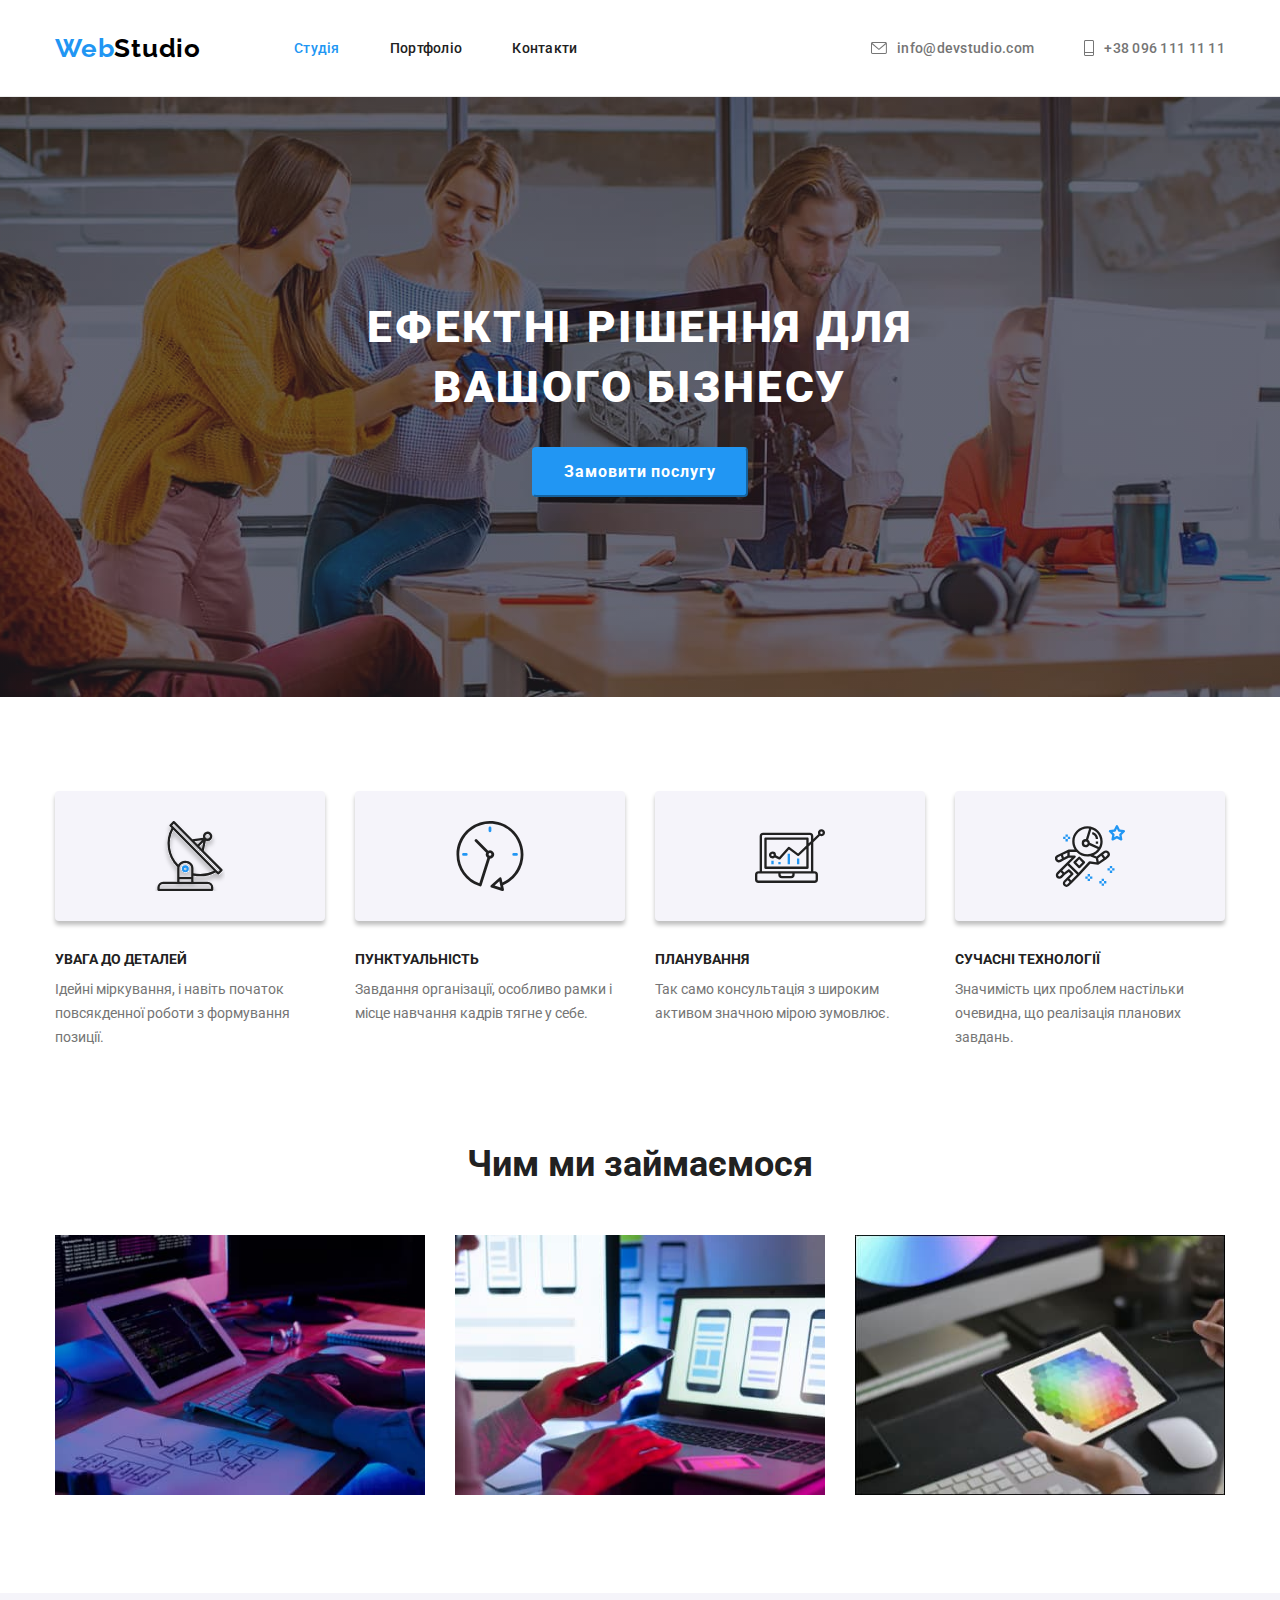
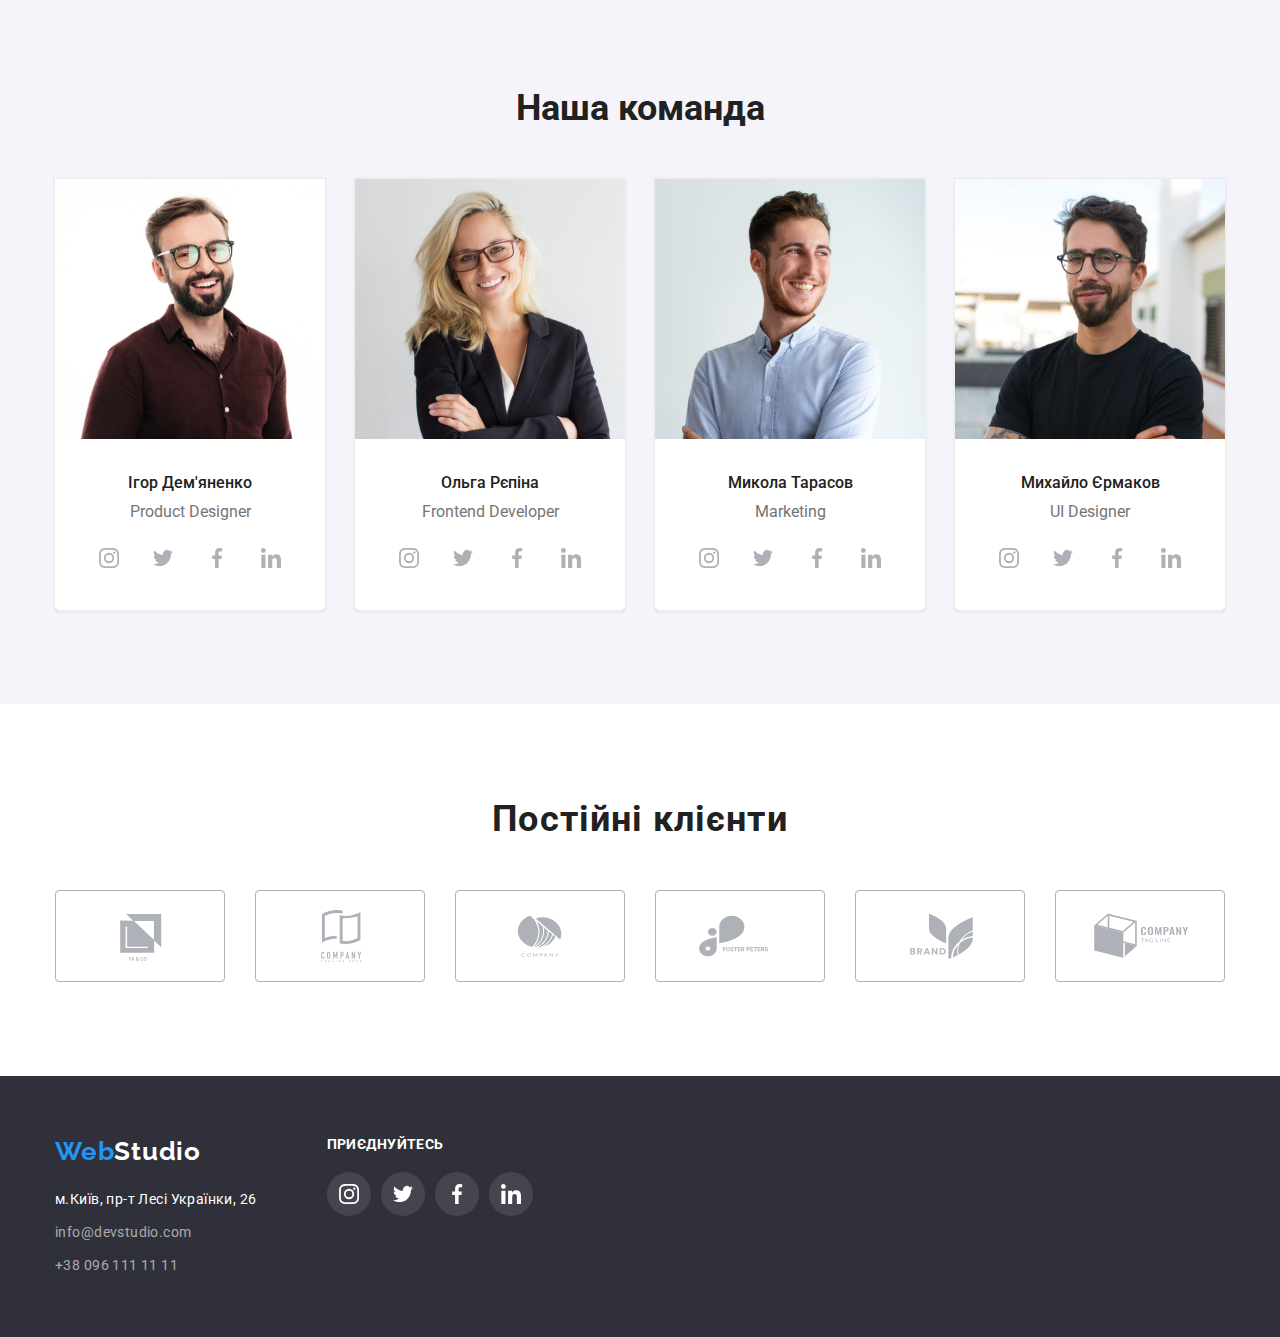
==== index.html @ 6074e547 "hm4-inspection" ====
<!DOCTYPE html>
<html lang="uk">

<head>
    <meta charset="UTF-8">
    <meta http-equiv="X-UA-Compatible" content="IE=edge">
    <meta name="viewport" content="width=device-width, initial-scale=1.0">
    <title>Home Work 2</title>
    <link
        href="https://fonts.googleapis.com/css2?family=Raleway:wght@700&family=Roboto:wght@400;500;700;900&display=swap"
        rel="stylesheet">
    <link rel="stylesheet"
        href="https://cdnjs.cloudflare.com/ajax/libs/modern-normalize/1.0.0/modern-normalize.min.css">
    <link rel="stylesheet" href="./css/styles.css" />
</head>

<body>
    <!--Header-->
    <header class="header">
        <div class="container header-container">
            <nav class="header-nav">
                <a class="link-logo link" href="./index.html" title="Посилання на початкову сторінку"><span
                        class="logo-web">Web</span>Studio</a>
                <ul class="header-list list">
                    <li> <a class="link current" href="./index.html" title="Посилання на сторінку: Студія">Студія</a>
                    </li>
                    <li> <a class="link" href="./portfolio.html" title="Посилання на сторінку: Портфоліо">Портфоліо</a>
                    </li>
                    <li> <a class="link" href="#" title="Посилання на сторінку: Контакти">Контакти</a> </li>
                </ul>
            </nav>
            <ul class="header-contact list">
                <li class="header-contact-text">
                    <a class="contact-mail link" href="mailto:info@devstudio.com"
                        title="Посилання на електронну скриньку">
                        <svg class="header-icon" width="16" height="32">
                            <use href="./images/icons.svg#icon-envelope"> </use>
                        </svg>
                        info@devstudio.com
                    </a>
                </li>
                <li class="header-contact-text">
                    <a class="contact-tel link" href="tel:+380961111111" title="За телефонувати">
                        <svg class="header-icon" width="10" height="16">
                            <use href="./images/icons.svg#icon-vector"> </use>
                        </svg>
                        +38 096 111 11 11
                    </a>
                </li>
            </ul>

        </div>
    </header>
    <main>
        <!-- Hero-->
        <section class="hero hero-background">
            <div class="hero-container container">
                <h1 class="hero-title">Ефектні рішення для <br> вашого бізнесу</h1>
                <button class="btn" type="button">Замовити послугу</button>
            </div>
        </section>
        <!-- Our rules for success-->
        <section class="rules">
            <div class="container rules-container">
                <h2 class="rules-title visually-hidden">Наші правила успіху</h2>
                <ul class="rules-list list">
                    <li class="rules-list-text">
                        <h3 class="rules-list-title">УВАГА ДО ДЕТАЛЕЙ</h3>
                        <p class="rules-list-item">Ідейні міркування, і навіть початок повсякденної роботи з формування
                            позиції.</p>
                    </li>
                    <li class="rules-list-text">
                        <h3 class="rules-list-title">ПУНКТУАЛЬНІСТЬ</h3>
                        <p class="rules-list-item">Завдання організації, особливо рамки і місце навчання кадрів тягне у
                            себе.</p>

                    <li class="rules-list-text">
                        <h3 class="rules-list-title">ПЛАНУВАННЯ</h3>
                        <p class="rules-list-item">Так само консультація з широким активом значною мірою зумовлює.</p>
                    </li>
                    <li class="rules-list-text">
                        <h3 class="rules-list-title">СУЧАСНІ ТЕХНОЛОГІЇ</h3>
                        <p class="rules-list-item">Значимість цих проблем настільки очевидна, що реалізація планових
                            завдань.</p>
                    </li>
                </ul>
            </div>
        </section>
        <!-- Development -->
        <section class="development">
            <div class="development-container container">
                <h2 class="development-title">Чим ми займаємося</h2>
                <ul class="development-list list">
                    <li><img width="370" height="260" src="./images/box-1.jpg" alt="Розробка сайту"></li>
                    <li><img width="370" height="260" src="./images/box-2.jpg" alt="Дизайн сайту"></li>
                    <li><img width="370" height="260" src="./images/box-3.jpg" alt="Оформлення сайту"></li>
                </ul>
            </div>
        </section>
        <!--Our Team-->
        <section class="team">
            <div class="team-container container">
                <h2 class="team-title">Наша команда</h2>
                <ul class="team-list list">
                    <li class="team-list-item">
                        <img width="270" src="./images/team-1-igor_demyanenko.jpg" alt="Ігор Дем'яненко">
                        <div class="team-profession">
                            <h3 class="team-list-title">Ігор Дем'яненко</h3>
                            <p class="team-list-text" lang="en">Product Designer</p>
                            <ul class="team-soc-list list">
                                <li class="team-soc-text">
                                    <a class="team-soc-link link" href="#">
                                        <svg class="team-soc-icon" width="20" height="20">
                                            <use href="./images/icons.svg#icon-instagram"> </use>
                                        </svg>
                                    </a>
                                </li>
                                <li class="team-soc-text">
                                    <a class="team-soc-link link" href="#">
                                        <svg class="team-soc-icon" width="20" height="20">
                                            <use href="./images/icons.svg#icon-twitter" widht="20"> </use>
                                        </svg>
                                    </a>
                                </li>
                                <li class="team-soc-text">
                                    <a class="team-soc-link link" href="">
                                        <svg class="team-soc-icon" width="20" height="20">
                                            <use href="./images/icons.svg#icon-facebook"> </use>
                                        </svg>
                                    </a>
                                </li>
                                <li class="team-soc-text">
                                    <a class="team-soc-link link" href="">
                                        <svg class="team-soc-icon" width="20" height="20">
                                            <use href="./images/icons.svg#icon-linkedin"> </use>
                                        </svg>
                                    </a>
                                </li>
                            </ul>
                        </div>
                    </li>
                    <li class="team-list-item">
                        <img width="270" src="./images/team-2-olga_repina.jpg" alt="Ольга Рєпіна">
                        <div class="team-profession">
                            <h3 class="team-list-title">Ольга Рєпіна</h3>
                            <p class="team-list-text" lang="en">Frontend Developer</p>
                            <ul class="team-soc-list list">
                                <li class="team-soc-text">
                                    <a class="team-soc-link link" href="#">
                                        <svg class="team-soc-icon" width="20" height="20">
                                            <use href="./images/icons.svg#icon-instagram"> </use>
                                        </svg>
                                    </a>
                                </li>
                                <li class="team-soc-text">
                                    <a class="team-soc-link link" href="#">
                                        <svg class="team-soc-icon" width="20" height="20">
                                            <use href="./images/icons.svg#icon-twitter" widht="20"> </use>
                                        </svg>
                                    </a>
                                </li>
                                <li class="team-soc-text">
                                    <a class="team-soc-link link" href="">
                                        <svg class="team-soc-icon" width="20" height="20">
                                            <use href="./images/icons.svg#icon-facebook"> </use>
                                        </svg>
                                    </a>
                                </li>
                                <li class="team-soc-text">
                                    <a class="team-soc-link link" href="">
                                        <svg class="team-soc-icon" width="20" height="20">
                                            <use href="./images/icons.svg#icon-linkedin"> </use>
                                        </svg>
                                    </a>
                                </li>
                            </ul>
                        </div>
                    </li>
                    <li class="team-list-item">
                        <img width="270" src="./images/team-3-mykola_tarasov.jpg" alt="Микола Тарасов">
                        <div class="team-profession">
                            <h3 class="team-list-title">Микола Тарасов</h3>
                            <p class="team-list-text" lang="en">Marketing</p>
                            <ul class="team-soc-list list">
                                <li class="team-soc-text">
                                    <a class="team-soc-link link" href="#">
                                        <svg class="team-soc-icon" width="20" height="20">
                                            <use href="./images/icons.svg#icon-instagram"> </use>
                                        </svg>
                                    </a>
                                </li>
                                <li class="team-soc-text">
                                    <a class="team-soc-link link" href="#">
                                        <svg class="team-soc-icon" width="20" height="20">
                                            <use href="./images/icons.svg#icon-twitter" widht="20"> </use>
                                        </svg>
                                    </a>
                                </li>
                                <li class="team-soc-text">
                                    <a class="team-soc-link link" href="">
                                        <svg class="team-soc-icon" width="20" height="20">
                                            <use href="./images/icons.svg#icon-facebook"> </use>
                                        </svg>
                                    </a>
                                </li>
                                <li class="team-soc-text">
                                    <a class="team-soc-link link" href="">
                                        <svg class="team-soc-icon" width="20" height="20">
                                            <use href="./images/icons.svg#icon-linkedin"> </use>
                                        </svg>
                                    </a>
                                </li>
                            </ul>
                        </div>
                    </li>
                    <li class="team-list-item">
                        <img width="270" src="./images/team-4-myschajlo_jermakov.jpg" alt="Михайло Єрмаков">
                        <div class="team-profession">
                            <h3 class="team-list-title">Михайло Єрмаков</h3>
                            <p class="team-list-text" lang="en">UI Designer</p>
                            <ul class="team-soc-list list">
                                <li class="team-soc-text">
                                    <a class="team-soc-link link" href="#">
                                        <svg class="team-soc-icon" width="20" height="20">
                                            <use href="./images/icons.svg#icon-instagram"> </use>
                                        </svg>
                                    </a>
                                </li>
                                <li class="team-soc-text">
                                    <a class="team-soc-link link" href="#">
                                        <svg class="team-soc-icon" width="20" height="20">
                                            <use href="./images/icons.svg#icon-twitter" widht="20"> </use>
                                        </svg>
                                    </a>
                                </li>
                                <li class="team-soc-text">
                                    <a class="team-soc-link link" href="">
                                        <svg class="team-soc-icon" width="20" height="20">
                                            <use href="./images/icons.svg#icon-facebook"> </use>
                                        </svg>
                                    </a>
                                </li>
                                <li class="team-soc-text">
                                    <a class="team-soc-link link" href="">
                                        <svg class="team-soc-icon" width="20" height="20">
                                            <use href="./images/icons.svg#icon-linkedin"> </use>
                                        </svg>
                                    </a>
                                </li>
                            </ul>
                    </li>
            </div>
            </ul>
            </div>
        </section>
        <!-- Section Customers -->
        <section class="customers">
            <div class="customers-container container">
                <h2 class="customers-title">Постійні клієнти</h2>
                <ul class="customers-list list">
                    <li class="customers-list-item">
                        <a class="customers-list-link" href=""> 
                            <svg class="customers-text" width="170px" height="92px">
                                <use href="./images/icons.svg#icon-client-1">
                                </use>
                            </svg>
                        </a>
                    </li>
                    <li class="customers-list-item">
                        <a class="customers-list-link" href="#">
                            <svg class="customers-text" width="170px" height="92px">
                                <use href="./images/icons.svg#icon-client-2">
                                </use>
                            </svg>
                        </a>
                    </li>
                    <li class="customers-list-item">
                       <a class="customers-list-link" href="#">
                            <svg class="customers-text" width="170px" height="92px">
                                <use href="./images/icons.svg#icon-client-3">
                                </use>
                            </svg>
                       </a>
                    </li>
                    <li class="customers-list-item">
                        <a class="customers-list-link" href="#">
                            <svg class="customers-text" width="170px" height="92px">
                                <use href="./images/icons.svg#icon-client-4">
                                </use>
                            </svg>
                        </a>
                    </li>
                    <li class="customers-list-item">
                        <a class="customers-list-link" href="#">
                            <svg class="customers-text" width="170px" height="92px">
                                <use href="./images/icons.svg#icon-client-5">
                                </use>
                            </svg>
                        </a>  
                    </li>
                    <li class="customers-list-item">
                        <a class="customers-list-link" href="#">
                            <svg class="customers-text" width="170px" height="92px">
                                <use href="./images/icons.svg#icon-client-6">
                                </use>
                            </svg>
                        </a>
                    </li>
                </ul>
            </div>
        </section>

    </main>
    <!-- Footer -->
    <footer class="footer">
        <div class="footer-container container">
            <div>
                <a class="link-logo link" href="./index.html" title="Посилання на початкову сторінку"><span
                        class="logo-web">Web</span>Studio</a>
                <address class="footer-address">
                    <ul class="footer-list list">
                        <li> <a class="footer-item link" href="https://goo.gl/maps/MokrkqMKt1EXJKq38" target="_blank"
                                rel="noopener noreferrer" title="Google Maps"> м.Київ,
                                пр-т Лесі Українки, 26 </a> </li>
                        <li><a class="footer-item link" href="mailto:info@devstudio.com"
                                title="Посилання на електронну скриньку">info@devstudio.com</a></li>
                        <li><a class="footer-item link" href="tel:+380961111111" title="За телефонувати">+38 096 111 11
                                11</a>
                        </li>
                    </ul>
                </address>
            </div>

            <div class="footer-soc">
                <h2 class="footer-soc-title">Приєднуйтесь</h2>
                <ul class="footer-soc-list list">
                    <li class="footer-soc-text">
                        <a class="footer-soc-link link" href="#">
                            <svg class="footer-soc-icon" width="20" height="20">
                                <use href="./images/icons.svg#icon-instagram"> </use>
                            </svg>
                        </a>
                    </li>
                    <li class="footer-soc-text">
                        <a class="footer-soc-link link" href="#">
                            <svg class="footer-soc-icon" width="20" height="20">
                                <use href="./images/icons.svg#icon-twitter" widht="20"> </use>
                            </svg>
                        </a>
                    </li>
                    <li class="footer-soc-text">
                        <a class="footer-soc-link link" href="">
                            <svg class="footer-soc-icon" width="20" height="20">
                                <use href="./images/icons.svg#icon-facebook"> </use>
                            </svg>
                        </a>
                    </li>
                    <li class="footer-soc-text">
                        <a class="footer-soc-link link" href="">
                            <svg class="footer-soc-icon" width="20" height="20">
                                <use href="./images/icons.svg#icon-linkedin"> </use>
                            </svg>
                        </a>
                    </li>
                </ul>
            </div>
        </div>
    </footer>
</body>

</html>
---- css/styles.css ----
/*  
logo                  #000000
logo                  #2196F3
active page           #2196F3
nav text              #212121
h1                    #ffffff
h2,h3                 #212121
P                     #757575

background:
nav                   #FFFFFF
header                #2F303A 
Our rules for succes  #F5F5F5
Development           #F5F5F5
Our Team              #F5F4FA

footer                #2F303A
portfolio             #F5F5F5

*/
:root {
  /* General colors */
  --general-black: #000000;
  --general-wight: #ffffff;
  /* Text color */
  --primary-text-color: #212121;
  --secondary-text-color: #757575;
  --accent-color: #2196f3;
  /* Background color */
  --background-color: #f5f5f5;
  --hero-background: #c4c4c4;
  --section-bgr: #f5f4fa;
  --hero-bgr-color: #2f303a;
  --btn-background: #f5f4fa;
  --frame-color: #eeeeee;
  --secondary-frame-color: #ececec;
  --svg-gray: #afb1b8;
}

h1,
h2,
h3,
h4,
h5,
h6,
a,
p {
  margin: 0;
}

ul {
  /* list-style: none; */
  margin: 0;
  padding: 0;
}

.container {
  width: 1200px;
  padding-left: 15px;
  padding-right: 15px;
  margin: 0 auto;
  /* outline: 2px solid orange; */
}

.visually-hidden {
  position: absolute;
  width: 1px;
  height: 1px;
  margin: -1px;
  border: 0;
  padding: 0;
  white-space: nowrap;
  clip-path: inset(100%);
  clip: rect(0 0 0 0);
  overflow: hidden;
}

body {
  /* background-color: var(--background-color); */
  color: var(--primary-text-color);
  font-family: Roboto, sans-serif;
  font-style: normal;
  font-size: 16px;
  line-height: 1.2;
}
.link {
  text-decoration: none;
  list-style: none;
}

.link:hover,
.link:focus {
  color: var(--accent-color);
}

.list {
  list-style: none;
  margin: 0;
  padding: 0;
}

/* Heder */
.header {
  background-color: var(--general-wight);
  border-bottom: 1px solid var(--secondary-frame-color);
}

.header-container {
  display: flex;
  align-items: center;
}

.link-logo {
  display: flex;
  align-items: center;
  /* width: 145px;
  height: 31px; */
  font-family: "Raleway";
  font-weight: 700;
  font-size: 26px;
  line-height: calc(31 / 26);
  letter-spacing: 0.03em;
}

.header .link-logo {
  color: var(--general-black);
}
.logo-web {
  color: var(--accent-color);
  font-family: "Raleway";
  font-weight: 700;
  font-size: 26px;
  line-height: calc(31 / 26);
}
.link-logo:hover,
.link-logo:focus {
  color: var(--general-black);
}

.header-nav {
  display: flex;
  margin-right: auto;
}

.header-nav .current {
  color: var(--accent-color);
}
.header-list {
  display: flex;
  margin-left: 93px;
  gap: 50px;
  font-family: "Roboto";
  font-weight: 500;
  font-size: 14px;
  line-height: calc(16 / 14);
  letter-spacing: 0.02em;
}
.header-list .link {
  display: block;
  padding-top: 32px;
  padding-bottom: 32px;
}
.header-contact {
  display: flex;
  align-items: center;
  gap: 50px;
  font-family: "Roboto";
  font-weight: 500;
  font-size: 14px;
  line-height: calc(16 / 14);
  letter-spacing: 0.02em;
}
.header-list a {
  color: var(--primary-text-color);
}
.header-contact a {
}
.header-contact-text a {
  padding-top: 32px;
  padding-bottom: 32px;
  color: var(--secondary-text-color);
}
.header-contact-text {
  fill: var(--secondary-text-color);
}
.header-contact-text:hover,
.header-contact-text:focus {
  fill: var(--accent-color);
}
.header-contact-text .contact-mail:hover,
.header-contact-text .contact-mail:focus,
.header-contact-text .contact-tel:hover,
.header-contact-text .contact-tel:focus {
  color: var(--accent-color);
}
.contact-mail,
.contact-tel {
  display: flex;
  align-items: center;
}
.header-icon {
  margin-right: 10px;
}
/* ---------------- Main ---------------- */
/* **************** Hero **************** */
.hero {
  padding-top: 200px;
  padding-bottom: 200px;
}
.hero-background {
  max-width: 1600px;
  height: 600px;
  margin-left: auto;
  margin-right: auto;

  background-image: linear-gradient(
      rgba(47, 48, 58, 0.4),
      rgba(47, 48, 58, 0.4)
    ),
    url(../images/hero-image.jpg);
  background-repeat: no-repeat;
  background-position: center;
  background-size: cover;
  background-color: var(--hero-background);
}
.hero-container {
  display: flex;
  flex-direction: column;
  align-items: center;
}
.hero-title {
  margin-bottom: 30px;
  color: var(--general-wight);
  text-transform: uppercase;
  font-weight: 900;
  font-size: 44px;
  line-height: calc(60 / 44);
  text-align: center;
  letter-spacing: 0.06em;

  /* **************** Our rules for success**************** */
}

.rules {
  padding-top: 94px;
  padding-bottom: 94px;
  background-color: var(--general-wight);
}

.rules-container {
}
.rules-title {
}
.rules-list-text {
  display: inline-flex;
  flex-direction: column;
}
.rules-list-text::before {
  margin-bottom: 30px;
  content: "";
  width: 270px;
  height: 130px;
  background-color: var(--section-bgr);
  background-repeat: no-repeat;
  background-position: 50% 50%;
  background-size: 70px 70px;
  border-radius: 4px;
  box-shadow: 0px 4px 4px rgba(0, 0, 0, 0.25);
}
.rules-list-text:nth-child(1)::before {
  background-image: url(../images/antenna.svg);
}
.rules-list-text:nth-child(2)::before {
  background-image: url(../images/clock.svg);
}
.rules-list-text:nth-child(3)::before {
  background-image: url(../images/diagram.svg);
}
.rules-list-text:nth-child(4)::before {
  background-image: url(../images/astronaut.svg);
}

.rules-list {
  display: flex;
  gap: 30px;
}
.rules-list li {
  /* width: 270px; */
}

.rules-list-title {
  margin-bottom: 10px;
  font-weight: 700;
  font-size: 14px;
  line-height: calc(16 / 14);
}
.rules-list-item {
  color: var(--secondary-text-color);
  font-size: 14px;
  line-height: calc(24 / 14);
}
/* ****************Development *****************/
.development {
  /* padding-top: 94px; */
  padding-bottom: 94px;
  background-color: var(--general-wight);
}
.development-container {
}
.development-title {
  font-size: 36px;
  line-height: calc(42 / 36);
  text-align: center;
}

.development-list {
  display: flex;
  justify-content: center;
  gap: 30px;
  margin-top: 50px;
}

/* Our Team */
.team {
  padding-top: 94px;
  padding-bottom: 94px;
  background-color: var(--section-bgr);
}
.team-container {
}

.team-title {
  margin-bottom: 50px;
  font-weight: 700;
  font-size: 36px;
  line-height: calc(42 / 36);
  text-align: center;
}
.team-list {
  display: flex;
  justify-content: center;
  gap: 30px;
  /* padding-top: 50px;
  padding-bottom: 94px; */
  text-align: center;
}
.team-list-item {
  background-color: var(--general-wight);
  outline: 2px solid var(--frame-color);
  border-radius: 0px 0px 4px 4px;
  box-shadow: 0px 1px 3px rgba(0, 0, 0, 0.12), 0px 1px 1px rgba(0, 0, 0, 0.14),
    0px 2px 1px rgba(0, 0, 0, 0.2);
}
.team-list-title {
  font-weight: 500;
  font-size: 16px;
  line-height: calc(19 / 16);
}
.team .team-list-text {
  margin-top: 10px;
  color: var(--secondary-text-color);
  font-size: 16px;
  line-height: calc(19 / 16);
}
.team-profession {
  padding-top: 30px;
  padding-bottom: 30px;
}
/* _________________Team soc_______________ */
.team-soc-list {
  margin-top: 15px;
  display: flex;
  justify-content: center;
  gap: 10px;
}
.team-soc-text {
  width: 44px;
  height: 44px;
}
.team-soc-link {
  width: 100%;
  height: 100%;
  display: flex;
  justify-content: center;
  align-items: center;
  background-color: rgba(255, 255, 255, 0.1);
  border-radius: 50%;
}
.team-soc-icon {
  fill: var(--svg-gray);
}
.team-soc-link:hover,
.team-soc-link:focus {
  background-color: var(--accent-color);
}
.team-soc-link:hover .team-soc-icon,
.team-soc-link:focus .team-soc-icon {
  fill: var(--general-wight);
}
/* _________________Customers_______________ */
.customers-container {
  padding-top: 94px;
  padding-bottom: 94px;
}
.customers-title {
  font-size: 36px;
  line-height: calc(42 / 36);
  text-align: center;
  letter-spacing: 0.03em;
}
.customers-list {
  display: flex;
  align-items: center;
  margin-top: 50px;
  gap: 30px;
}
.customers-list-link {
  display: block;
  width: 170px;
  height: 92px;
  border-width: 1px;
  border-style: solid;
  border-color: var(--svg-gray);
  border-radius: 4px;
}
.customers-list-item {
  width: 170px;
  height: 92px;  
}
.customers-list-link{
  width: 100%;
  height: 100%;
}
.customers-text {
  fill: var(--svg-gray);
}
.customers-text:hover,
.customers-text:focus {
  fill: #2196f3;
}
.customers-list-link:hover,
.customers-list-link:focus {
  border-color: var(--accent-color);
}
/* _________________footer_______________ */

.footer {
  padding-top: 60px;
  padding-bottom: 60px;
  background-color: var(--hero-bgr-color);
}
.footer-container {
  display: flex;
}

.footer .link-logo {
  padding-bottom: 20px;
  color: var(--general-wight);
}

.footer-address {
}

.footer-list {
  display: flex;
  flex-direction: column;
  gap: 9px;

  color: var(--general-wight);
  font-style: normal;
  font-size: 14px;
  line-height: calc(24 / 14);
  letter-spacing: 0.03em;
}
.footer-item {
}

.footer [href*="https:"] {
  color: var(--general-wight);
}

.footer [href*="mailto"],
.footer [href*="tel"] {
  color: rgba(255, 255, 255, 0.6);
}
.footer .link:hover,
.footer .link:focus {
  color: var(--accent-color);
}

.footer-soc {
  margin-left: 70px;
}
.footer-soc-title {
  margin-bottom: 20px;
  font-weight: 700;
  font-size: 14px;
  line-height: calc(16 / 14);
  letter-spacing: 0.03em;
  text-transform: uppercase;
  color: var(--general-wight);
}
.footer-soc-list {
  display: flex;
  justify-content: center;
  gap: 10px;
}
.footer-soc-text {
  width: 44px;
  height: 44px;
}
.footer-soc-link {
  width: 100%;
  height: 100%;
  display: flex;
  justify-content: center;
  align-items: center;
  background-color: rgba(255, 255, 255, 0.1);
  border-radius: 50%;
}
.footer-soc-icon {
  fill: var(--general-wight);
}
.footer-soc-link:hover,
.footer-soc-link:focus {
  background-color: var(--accent-color);
}
.footer-soc-link:hover .footer-soc-icon,
.footer-soc-link:focus .footer-soc-icon {
  fill: var(--general-wight);
}

/*============= Portfolio =============*/

/* Section Example */
.example {
  padding-top: 92px;
  padding-bottom: 96px;
  background-color: var(--general-wight);
}
.container-example {
}
.example-list {
  display: flex;
  flex-wrap: wrap;
  gap: 30px;

  text-align: left;
  margin-top: 50px;
}
.example-link {
}
.example-list li {
  outline: 2px solid var(--frame-color);
}
.example-list li:hover,
.example-list li:focus {
  box-shadow: 0px 1px 1px rgba(0, 0, 0, 0.12), 0px 4px 4px rgba(0, 0, 0, 0.06),
    1px 4px 6px rgba(0, 0, 0, 0.16);
}

.filters {
}
.filters-list {
  display: flex;
  justify-content: center;
  gap: 8px;
}
.example-item {
  padding-top: 20px;
  padding-bottom: 20px;
  padding-left: 24px;
  padding-right: 24px;
}
.example-title {
  margin-bottom: 4px;
  color: var(--primary-text-color);
  font-weight: 700;
  font-size: 18px;
  line-height: calc(36 / 18);
  letter-spacing: 0.06em;
}
.example-text {
  color: var(--secondary-text-color);
  font-weight: 400;
  font-size: 16px;
  line-height: calc(30 / 18);
  letter-spacing: 0.03em;
}
/* Buttons styles */
.btn {
  display: flex;
  justify-content: center;
  align-items: center;
  font-family: "Roboto";
  font-style: normal;
  text-align: center;
}
.hero .btn {
  width: 216px;
  height: 50px;
  font-weight: 700;
  font-size: 16px;
  line-height: calc(30 / 16);
  letter-spacing: 0.06em;
  color: var(--general-wight);
  background-color: var(--accent-color);
  border-color: var(--accent-color);
  border-radius: 4px;
}
.filters-list .btn {
  padding-top: 6px;
  padding-bottom: 6px;
  padding-left: 22px;
  padding-right: 22px;
  font-weight: 500;
  font-size: 26px;
  line-height: calc(26 / 16);
  letter-spacing: 0.03em;
  color: var(--general-black);
  background-color: var(--btn-background);
  border-color: transparent;
  border-radius: 4px;
}
.filters-list .btn-all {
  padding-top: 6px;
  padding-bottom: 6px;
  padding-left: 25px;
  padding-right: 25px;
}
.btn:hover,
.btn:focus {
  color: var(--general-wight);
  background-color: var(--accent-color);
}

.filters-list .btn:hover,
.filters-list .btn:focus {
  color: var(--general-wight);
  background-color: var(--accent-color);
  box-shadow: 0px 3px 1px rgba(0, 0, 0, 0.1), 0px 1px 2px rgba(0, 0, 0, 0.08),
    0px 2px 2px rgba(0, 0, 0, 0.12);
}
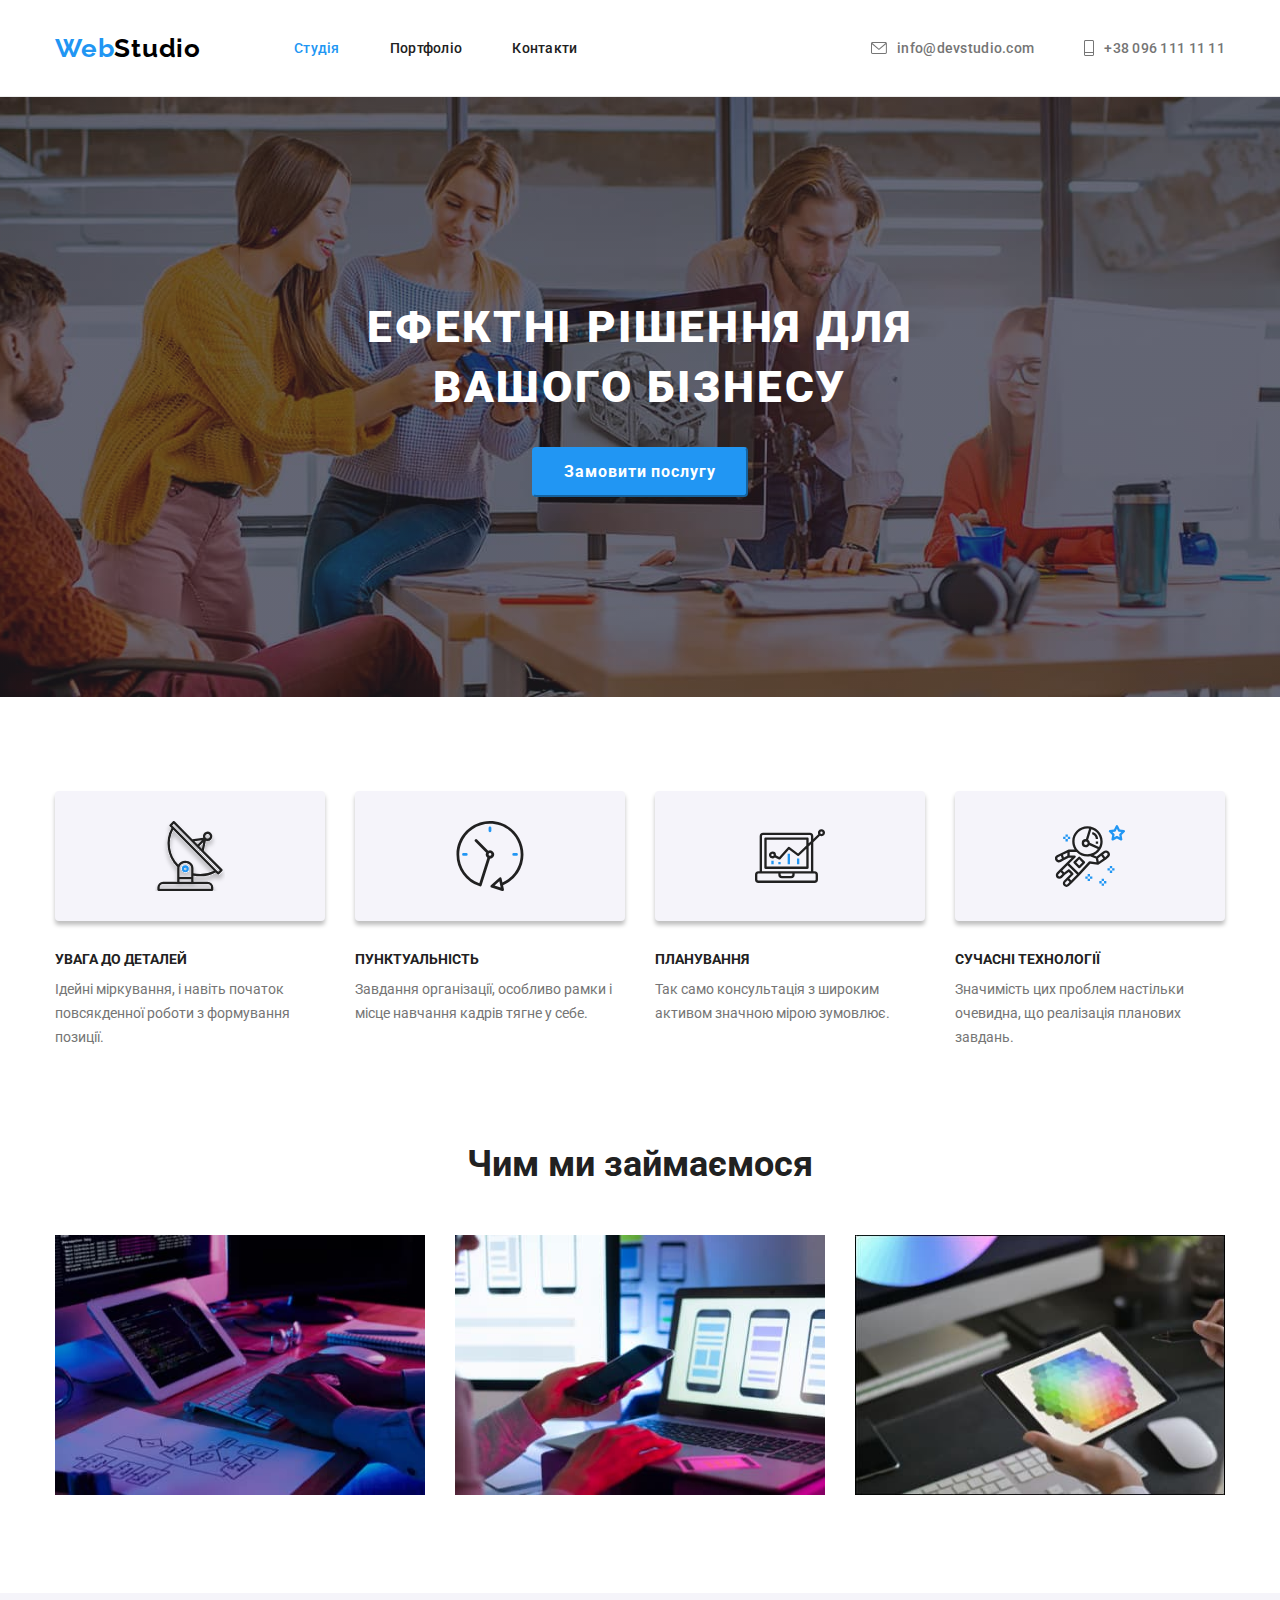
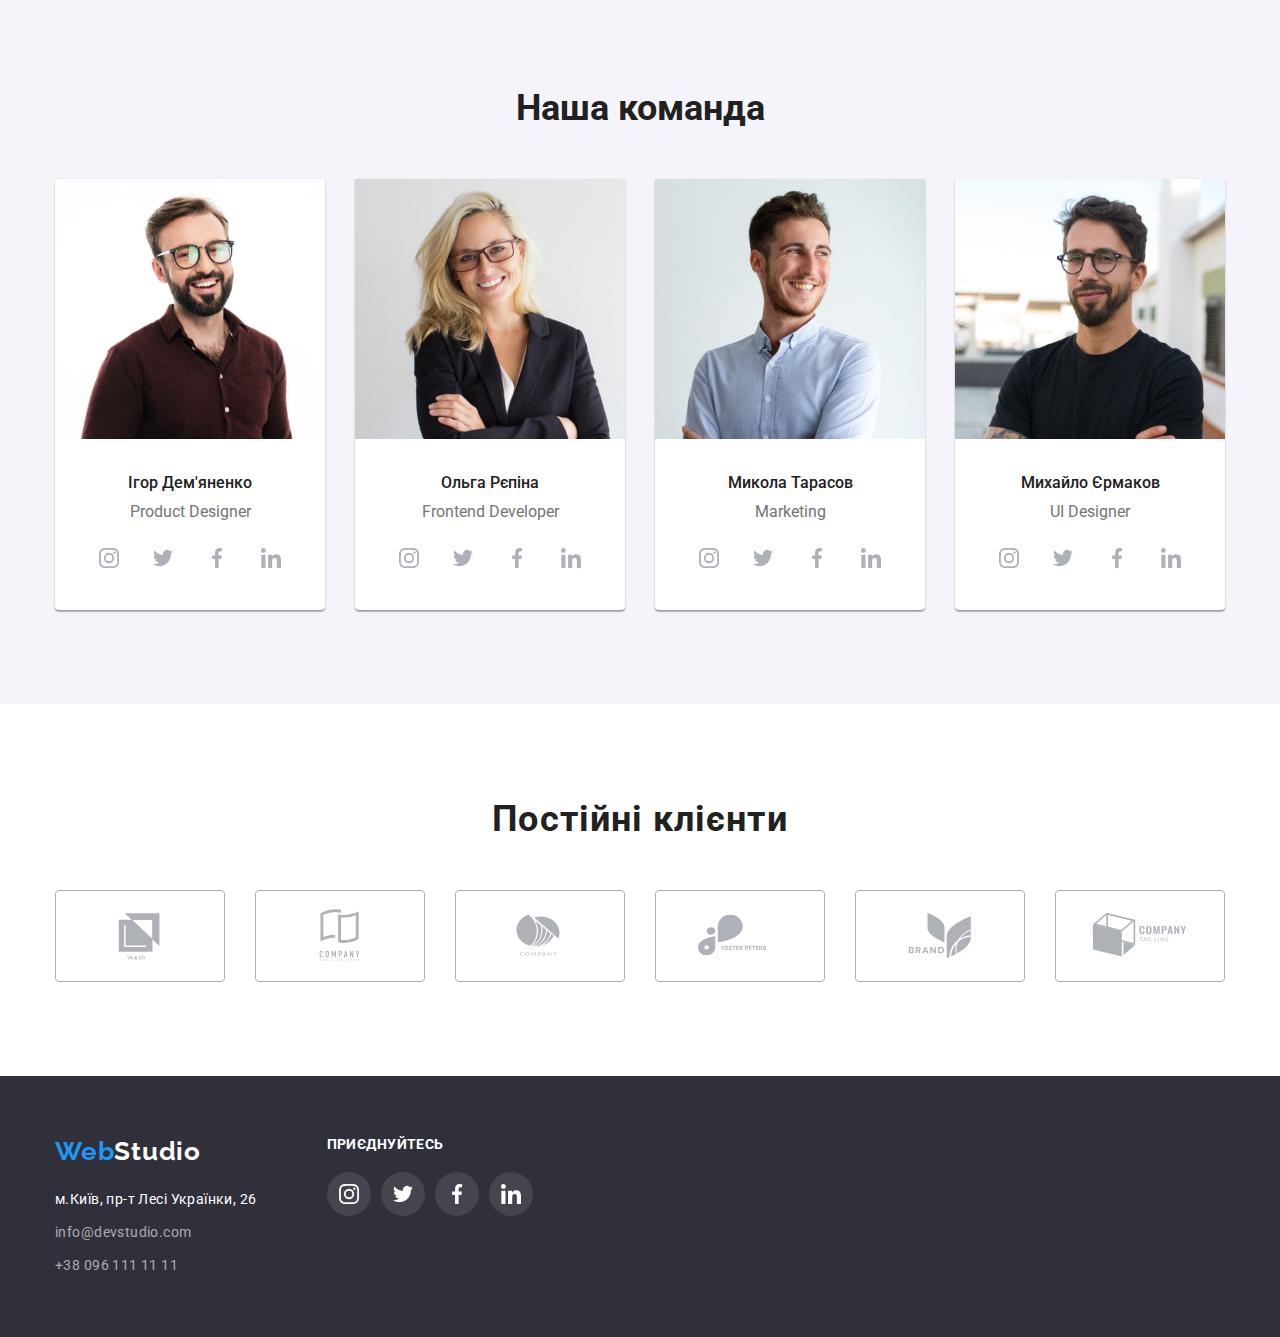
==== commit 16708c5b: "HM4_update" ====
--- a/index.html
+++ b/index.html
@@ -259,57 +259,56 @@
                 <h2 class="customers-title">Постійні клієнти</h2>
                 <ul class="customers-list list">
                     <li class="customers-list-item">
-                        <a class="customers-list-link" href=""> 
-                            <svg class="customers-text" width="170px" height="92px">
-                                <use href="./images/icons.svg#icon-client-1">
-                                </use>
-                            </svg>
-                        </a>
-                    </li>
-                    <li class="customers-list-item">
-                        <a class="customers-list-link" href="#">
-                            <svg class="customers-text" width="170px" height="92px">
-                                <use href="./images/icons.svg#icon-client-2">
-                                </use>
-                            </svg>
-                        </a>
-                    </li>
-                    <li class="customers-list-item">
-                       <a class="customers-list-link" href="#">
-                            <svg class="customers-text" width="170px" height="92px">
-                                <use href="./images/icons.svg#icon-client-3">
-                                </use>
-                            </svg>
-                       </a>
-                    </li>
-                    <li class="customers-list-item">
-                        <a class="customers-list-link" href="#">
-                            <svg class="customers-text" width="170px" height="92px">
-                                <use href="./images/icons.svg#icon-client-4">
-                                </use>
-                            </svg>
-                        </a>
-                    </li>
-                    <li class="customers-list-item">
-                        <a class="customers-list-link" href="#">
-                            <svg class="customers-text" width="170px" height="92px">
-                                <use href="./images/icons.svg#icon-client-5">
-                                </use>
-                            </svg>
-                        </a>  
-                    </li>
-                    <li class="customers-list-item">
-                        <a class="customers-list-link" href="#">
-                            <svg class="customers-text" width="170px" height="92px">
-                                <use href="./images/icons.svg#icon-client-6">
-                                </use>
-                            </svg>
-                        </a>
-                    </li>
-                </ul>
-            </div>
-        </section>
-
+                        <a class="customers-list-link" href="">
+                            <svg class="customers-link-text" width="106px" height="60px">
+                                <use href="./images/icons.svg#icon-logo-1">
+                                </use>
+                            </svg>
+                        </a>
+                    </li>
+                    <li class="customers-list-item">
+                        <a class="customers-list-link" href="#">
+                            <svg class="customers-link-text" width="106px" height="60px">
+                                <use href="./images/icons.svg#icon-logo-2">
+                                </use>
+                            </svg>
+                        </a>
+                    </li>
+                    <li class="customers-list-item">
+                        <a class="customers-list-link" href="#">
+                            <svg class="customers-link-text" width="106px" height="60px">
+                                <use href="./images/icons.svg#icon-logo-3">
+                                </use>
+                            </svg>
+                        </a>
+                    </li>
+                    <li class="customers-list-item">
+                        <a class="customers-list-link" href="#">
+                            <svg class="customers-link-text" width="106px" height="60px">
+                                <use href="./images/icons.svg#icon-logo-4">
+                                </use>
+                            </svg>
+                        </a>
+                    </li>
+                    <li class="customers-list-item">
+                        <a class="customers-list-link" href="#">
+                            <svg class="customers-link-text" width="106px" height="60px">
+                                <use href="./images/icons.svg#icon-logo-5">
+                                </use>
+                            </svg>
+                        </a>
+                    </li>
+                    <li class="customers-list-item">
+                        <a class="customers-list-link" href="#">
+                            <svg class="customers-link-text" width="106px" height="60px">
+                                <use href="./images/icons.svg#icon-logo-6">
+                                </use>
+                            </svg>
+                        </a>
+                    </li>
+                </ul>
+            </div>
+        </section>
     </main>
     <!-- Footer -->
     <footer class="footer">
--- a/css/styles.css
+++ b/css/styles.css
@@ -183,15 +183,13 @@
 .header-contact-text {
   fill: var(--secondary-text-color);
 }
-.header-contact-text:hover,
-.header-contact-text:focus {
-  fill: var(--accent-color);
-}
+
 .header-contact-text .contact-mail:hover,
 .header-contact-text .contact-mail:focus,
 .header-contact-text .contact-tel:hover,
 .header-contact-text .contact-tel:focus {
   color: var(--accent-color);
+  fill: var(--accent-color);
 }
 .contact-mail,
 .contact-tel {
@@ -346,10 +344,9 @@
 }
 .team-list-item {
   background-color: var(--general-wight);
-  outline: 2px solid var(--frame-color);
-  border-radius: 0px 0px 4px 4px;
   box-shadow: 0px 1px 3px rgba(0, 0, 0, 0.12), 0px 1px 1px rgba(0, 0, 0, 0.14),
     0px 2px 1px rgba(0, 0, 0, 0.2);
+  border-radius: 0px 0px 4px 4px;
 }
 .team-list-title {
   font-weight: 500;
@@ -403,6 +400,7 @@
   padding-bottom: 94px;
 }
 .customers-title {
+  margin-bottom: 50px;
   font-size: 36px;
   line-height: calc(42 / 36);
   text-align: center;
@@ -410,37 +408,31 @@
 }
 .customers-list {
   display: flex;
-  align-items: center;
-  margin-top: 50px;
   gap: 30px;
 }
+.customers-list-item {
+  width: 172px;
+  height: 92px;
+}
+
 .customers-list-link {
-  display: block;
-  width: 170px;
-  height: 92px;
-  border-width: 1px;
-  border-style: solid;
-  border-color: var(--svg-gray);
-  border-radius: 4px;
-}
-.customers-list-item {
-  width: 170px;
-  height: 92px;  
-}
-.customers-list-link{
+  display: flex;
+  justify-content: center;
+  align-items: center;
+
   width: 100%;
   height: 100%;
-}
-.customers-text {
+  border: 1px solid #afb1b8;
+  border-radius: 4px;
   fill: var(--svg-gray);
 }
-.customers-text:hover,
-.customers-text:focus {
-  fill: #2196f3;
+.customers-link-text {
 }
 .customers-list-link:hover,
-.customers-list-link:focus {
+.customers-list-link:focus,
+.customers-list-item:hover {
   border-color: var(--accent-color);
+  fill: var(--accent-color);
 }
 /* _________________footer_______________ */
 
@@ -544,14 +536,20 @@
   display: flex;
   flex-wrap: wrap;
   gap: 30px;
-
   text-align: left;
   margin-top: 50px;
 }
+
+.example-list li {
+  box-sizing: border-box;
+  border: 1px solid var(--frame-color);
+  width: 370px;
+  height: 404px;
+}
+
 .example-link {
-}
-.example-list li {
-  outline: 2px solid var(--frame-color);
+  width: 100%;
+  height: 100%;
 }
 .example-list li:hover,
 .example-list li:focus {
@@ -614,7 +612,7 @@
   padding-left: 22px;
   padding-right: 22px;
   font-weight: 500;
-  font-size: 26px;
+  font-size: 16px;
   line-height: calc(26 / 16);
   letter-spacing: 0.03em;
   color: var(--general-black);
